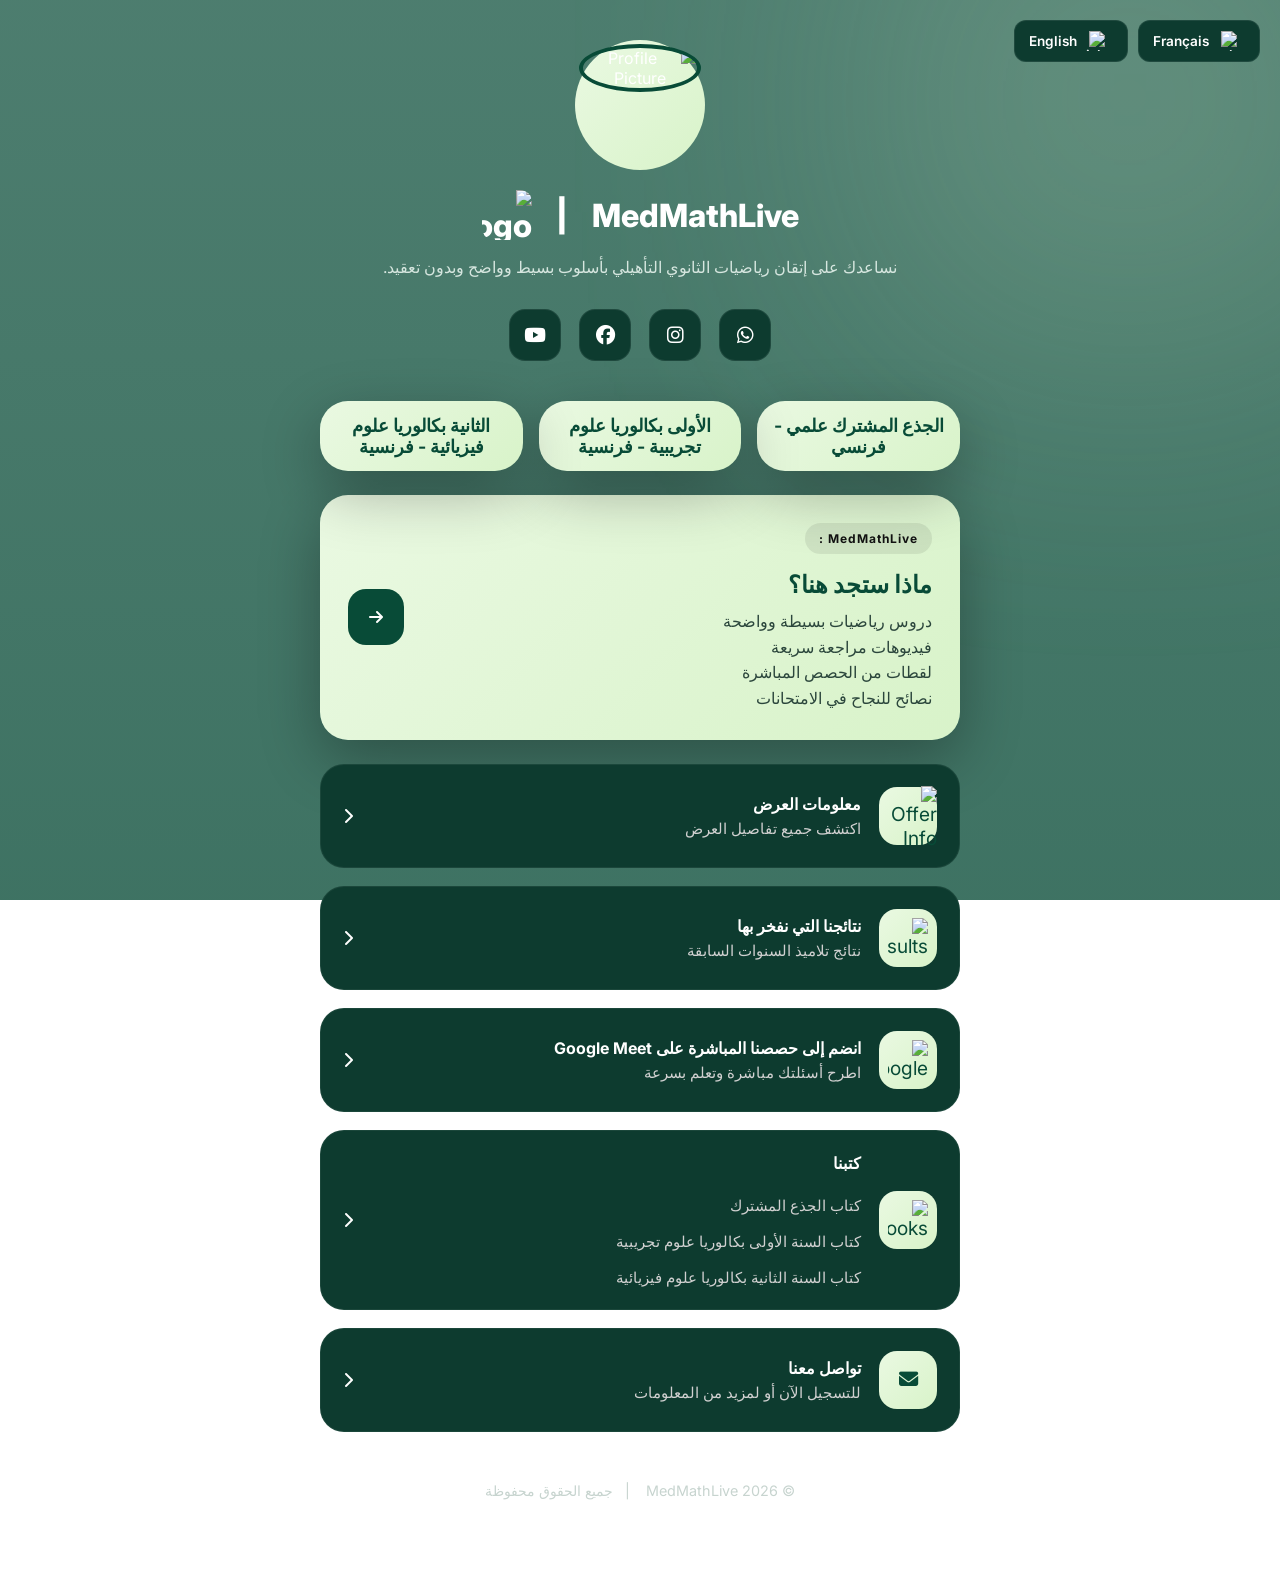
==== ar.html @ 4af02d00 "Add files via upload" ====
<!-- index.html -->
<!DOCTYPE html>
<html lang="ar" dir="rtl">
<head>
  <meta charset="UTF-8" />
  <meta name="viewport" content="width=device-width, initial-scale=1.0" />
  <title>MedMathLive</title>

  <!-- Google Font -->
  <link rel="preconnect" href="https://fonts.googleapis.com">
  <link rel="preconnect" href="https://fonts.gstatic.com" crossorigin>
  <link href="https://fonts.googleapis.com/css2?family=Inter:wght@400;500;600;700;800&display=swap" rel="stylesheet">

  <!-- Icons -->
  <link rel="stylesheet"
        href="https://cdnjs.cloudflare.com/ajax/libs/font-awesome/6.5.1/css/all.min.css"/>

  <link rel="stylesheet" href="style.css" />
</head>

<body>

  <div class="background-glow"></div>

  <!-- 🌐 LANGUAGE SWITCHER -->
  <div class="lang-switcher">
    <a href="index.html" class="lang-btn">
      <img src="images/FranceFlag.png" alt="French" class="flag-icon">
      Français
    </a>

    <a href="en.html" class="lang-btn">
      <img src="images/uk-flag.png" alt="English" class="flag-icon">
      English
    </a>
  </div>

  <main class="container">

    <!-- Profile Section -->
    <section class="profile-section">

      <div class="profile-ring">
        <img
          src="images/imageprofile.png"
          alt="Profile Picture"
          class="profile-image"
          id="profileImg"
        />
      </div>

      <h1 class="title">
        MedMathLive&nbsp;&nbsp;&nbsp;&nbsp;| &nbsp;
        <img src="images/logo.png" alt="Logo" class="title-logo">
      </h1>

      <p class="bio">
        نساعدك على إتقان رياضيات الثانوي التأهيلي بأسلوب بسيط وواضح وبدون تعقيد.
      </p>

      <div class="socials">

        <a href="https://wa.me/+212695561117" target="_blank">
          <i class="fab fa-whatsapp"></i>
        </a>

        <a href="https://www.instagram.com/medmathlive/" target="_blank">
          <i class="fab fa-instagram"></i>
        </a>

        <a href="https://web.facebook.com/MedMathLive" target="_blank">
          <i class="fab fa-facebook"></i>
        </a>

        <a href="https://www.youtube.com/@MedMathLive" target="_blank">
          <i class="fab fa-youtube"></i>
        </a>

      </div>

    </section>

 <!-- annees -->
   <div class="annees-row">

  <a href="books.html" class="featured-card small-card">
    <div class="featured-content">
      <h2>الجذع المشترك علمي - فرنسي</h2>
    </div>
  </a>
   <a href="books.html#annees" class="featured-card small-card">
    <div class="featured-content">
      <h2>الأولى بكالوريا علوم تجريبية - فرنسية</h2>
    </div>
   </a>

   <a href="books.html#anneess"  class="featured-card small-card">
    <div class="featured-content">
      <h2>الثانية بكالوريا علوم فيزيائية - فرنسية</h2>
    </div>
   </a>
    </div>



    <!-- Featured CTA -->
    <a href="infoes.html" class="featured-card">

      <div class="featured-content">
        <span class="featured-badge">MedMathLive :</span>

        <h2>ماذا ستجد هنا؟</h2>

        <p>
          دروس رياضيات بسيطة وواضحة<br>
          فيديوهات مراجعة سريعة<br>
          لقطات من الحصص المباشرة<br>
          نصائح للنجاح في الامتحانات
        </p>
      </div>

      <div class="featured-arrow">
        <i class="fa-solid fa-arrow-right"></i>
      </div>

    </a>

    <!-- Links -->
    <section class="links-section">

      <a href="infoes.html" class="link-card">
        <div class="link-left">
          <div class="icon-box">
            <img src="images/offreinfo.png" alt="Offer Info" class="custom-icon big-icon">
          </div>

          <div>
            <h3>معلومات العرض</h3>
            <p>اكتشف جميع تفاصيل العرض</p>
          </div>
        </div>
        <i class="fa-solid fa-chevron-right"></i>
      </a>

      <a href="rslt.html" class="link-card">
        <div class="link-left">
          <div class="icon-box">
            <img src="images/clipboard-check.png" alt="Results" class="custom-icon">
          </div>

          <div>
            <h3>نتائجنا التي نفخر بها</h3>
            <p>نتائج تلاميذ السنوات السابقة</p>
          </div>
        </div>
        <i class="fa-solid fa-chevron-right"></i>
      </a>

      <a href="https://example.com" class="link-card">
        <div class="link-left">
          <div class="icon-box">
            <img src="images/googlemeetlogo.png" alt="Google Meet" class="custom-icon">
          </div>

          <div>
            <h3>انضم إلى حصصنا المباشرة على Google Meet</h3>
            <p>اطرح أسئلتك مباشرة وتعلم بسرعة</p>
          </div>
        </div>
        <i class="fa-solid fa-chevron-right"></i>
      </a>

      <a href="books.html" class="link-card">
        <div class="link-left">
          <div class="icon-box">
            <img src="images/book.png" alt="Books" class="custom-icon">
          </div>

          <div>
            <h3>كتبنا</h3>
            <p class="multi-line">
              كتاب الجذع المشترك<br>
              كتاب السنة الأولى بكالوريا علوم تجريبية<br>
              كتاب السنة الثانية بكالوريا علوم فيزيائية
            </p>
          </div>
        </div>
        <i class="fa-solid fa-chevron-right"></i>
      </a>

      <a href="mailto:mathslives20@gmail.com" class="link-card">
        <div class="link-left">
          <div class="icon-box">
            <i class="fa-solid fa-envelope"></i>
          </div>

          <div>
            <h3>تواصل معنا</h3>
            <p>للتسجيل الآن أو لمزيد من المعلومات</p>
          </div>
        </div>
        <i class="fa-solid fa-chevron-right"></i>
      </a>

    </section>

    <footer>
      <p>© 2026 MedMathLive&nbsp;&nbsp;&nbsp;&nbsp;| &nbsp; جميع الحقوق محفوظة</p>
    </footer>

  </main>

<script>
  const ring = document.querySelector(".profile-ring");
  const img = document.getElementById("profileImg");

  const img1 = "images/imageprofile.png";
  const img2 = "images/imageprofile2.png";

  let toggled = false;
  let busy = false;

  function animateSwap(targetImg) {
    if (busy) return;
    busy = true;

    ring.classList.add("spin");

    setTimeout(() => {
      img.src = targetImg;
    }, 500);

    setTimeout(() => {
      ring.classList.remove("spin");
      busy = false;
    }, 1000);
  }

  ring.addEventListener("click", () => {
    toggled = !toggled;
    animateSwap(toggled ? img2 : img1);
  });

  window.addEventListener("load", () => {
    img.src = img1;

    setTimeout(() => {
      animateSwap(img2);

      setTimeout(() => {
        animateSwap(img1);
      }, 4000);
    }, 1000);
  });
</script>

</body>
</html>
---- style.css ----
/* style.css */

*{
  margin:0;
  padding:0;
  box-sizing:border-box;
}

body{
  font-family:'Inter',sans-serif;

  background:
    linear-gradient(
      rgba(8,75,55,0.72),
      rgba(8,75,55,0.78)
    ),
    url("images/backimage.png");

  background-size:cover;
  background-position:center;
  background-attachment:fixed;

  color:white;
  min-height:100vh;
  overflow-x:hidden;
  position:relative;
}

.background-glow{
  position:fixed;
  width:500px;
  height:500px;
  background:linear-gradient(
    135deg,
    #eaf9e2,
    #d8f3c9
  );
  filter:blur(140px);
  opacity:0.18;
  top:-150px;
  right:-100px;
  z-index:0;
}

.container{
  width:100%;
  max-width:680px;
  margin:auto;
  padding:40px 20px 80px;
  position:relative;
  z-index:1;
}

/* Profile */

.profile-section{
  text-align:center;
  margin-bottom:40px;
}

.profile-ring{
  width:130px;
  height:130px;
  margin:auto;
  border-radius:50%;
  padding:4px;
  background:linear-gradient(
    135deg,
    #eaf9e2,
    #d8f3c9
  );
  margin-bottom:20px;
}

.profile-image{
  width:100%;
  height:100%;
  object-fit:cover;
  border-radius:50%;
  border:4px solid #084b37;
}

.profile-section h1{
  font-size:2rem;
  font-weight:800;
  margin-bottom:14px;
}

.bio{
  max-width:520px;
  margin:auto;
  color:#d6e6df;
  line-height:1.7;
  font-size:1rem;
}

/* Socials */

.socials{
  display:flex;
  justify-content:center;
  gap:18px;
  margin-top:28px;
}

.socials a{
  width:52px;
  height:52px;
  border-radius:16px;
  background:#0d3b2f;
  display:flex;
  align-items:center;
  justify-content:center;
  text-decoration:none;
  color:white;
  font-size:1.2rem;
  transition:0.3s ease;
  border:1px solid rgba(255,255,255,0.08);
}

.socials a:hover{
  transform:translateY(-4px);
  background:#115340;
}

/* Featured Card */

.featured-card{
  display:flex;
  justify-content:space-between;
  align-items:center;
  gap:20px;
  text-decoration:none;
  color:#111;

  background:linear-gradient(
    135deg,
    #eaf9e2,
    #d8f3c9
  );

  padding:28px;
  border-radius:28px;
  margin-bottom:24px;

  box-shadow:
    0 20px 60px rgba(0,0,0,0.3);

  transition:0.3s ease;
}

.featured-card:hover{
  transform:translateY(-4px);
}

.featured-badge{
  display:inline-block;
  background:rgba(0,0,0,0.08);
  padding:8px 14px;
  border-radius:999px;
  font-size:0.75rem;
  font-weight:700;
  letter-spacing:1px;
  margin-bottom:16px;
}

.featured-card h2{
  font-size:1.5rem;
  margin-bottom:10px;
  color:#084b37;
}

.featured-card p{
  color:#2b463c;
  line-height:1.6;
}

.featured-arrow{
  min-width:56px;
  height:56px;
  border-radius:18px;
  background:#084b37;
  display:flex;
  align-items:center;
  justify-content:center;
  color:white;
  font-size:1rem;
}

/* Links */

.links-section{
  display:flex;
  flex-direction:column;
  gap:18px;
}

.link-card{
  background:#0d3b2f;
  border:1px solid rgba(255,255,255,0.06);
  border-radius:24px;
  padding:22px;

  display:flex;
  align-items:center;
  justify-content:space-between;

  text-decoration:none;
  color:white;

  transition:0.3s ease;
}

.link-card:hover{
  transform:translateY(-3px);
  background:#115340;
}

.link-left{
  display:flex;
  align-items:center;
  gap:18px;
}

.icon-box{
  width:58px;
  height:58px;
  border-radius:18px;

  background:linear-gradient(
    135deg,
    #eaf9e2,
    #d8f3c9
  );

  display:flex;
  align-items:center;
  justify-content:center;

  color:#084b37;
  font-size:1.2rem;
}

.link-card h3{
  font-size:1rem;
  margin-bottom:6px;
}

.link-card p{
  color:#d0d0d0;
  font-size:0.92rem;
}

/* Footer */

footer{
  text-align:center;
  margin-top:50px;
  color:#c7d4cf;
  font-size:0.9rem;
}

/* Mobile */

@media(max-width:600px){

  .featured-card{
    flex-direction:column;
    align-items:flex-start;
  }

  .featured-arrow{
    width:100%;
  }

  .profile-section h1{
    font-size:1.7rem;
  }

}


/* 🌐 LANGUAGE SWITCHER */
.lang-switcher{
  position:absolute;
  top:20px;
  right:20px;
  display:flex;
  gap:10px;
  z-index:999;
}

.lang-btn{
  padding:10px 14px;
  border-radius:12px;
  background:#0d3b2f;
  border:1px solid rgba(255,255,255,0.08);
  color:white;
  text-decoration:none;
  font-size:0.85rem;
  font-weight:600;
  transition:0.3s ease;
  backdrop-filter: blur(10px);
}

.lang-btn:hover{
  transform:translateY(-2px);
  background:#115340;
}

.flag-icon{
  width:20px;
  height:20px;
  object-fit:cover;
  border-radius:3px;
  margin-right:8px;
  vertical-align:middle;
}

.lang-btn{
  display:flex;
  align-items:center;
  gap:8px;
}

.title{
  display:flex;
  align-items:center;
  justify-content:center;
  gap:12px;
}

.title-logo{
  width:50px;
  height:50px;
  object-fit:cover;
  border-radius:12px;
}

.custom-icon {
  width: 40px;
  height: 40px;
  object-fit: contain;
}


.multi-line {
  white-space: pre-line;
}

@media (max-width: 1100px) {
  .lang-btn {
    padding: 4px 6px;   /* smaller padding */
    font-size: 0.5rem; /* smaller text */
  }

  .flag-icon {
    width: 10px;        /* smaller flag */
    height: 10px;
    margin-right: 2px;
  }
}


.big-icon {
    width: 60px;
    height: 60px;
}

/* ================= SLIDER ================= */

.slider-container{
  margin-bottom:30px;
}

.slider{
  position:relative;
  width:100%;
  height:420px;
  overflow:hidden;
  border-radius:24px;
}

/* track */
.slider-track{
  display:flex;
  height:100%;
  transition:transform 0.5s ease;
}

/* images */
.slider-track img{
  width:100%;
  height:100%;
  object-fit:contain;
  flex-shrink:0;
  border-radius:24px;
  background:linear-gradient(135deg,#0d3b2f,#115340);
}

/* arrows */
.slider-btn{
  position:absolute;
  top:50%;
  transform:translateY(-50%);
  width:45px;
  height:45px;
  border:none;
  border-radius:50%;
  background:rgba(0,0,0,0.4);
  color:white;
  cursor:pointer;
  display:flex;
  align-items:center;
  justify-content:center;
  z-index:10;
  transition:0.3s ease;
}

.slider-btn:hover{
  background:rgba(0,0,0,0.7);
}

.slider-btn.left{ left:10px; }
.slider-btn.right{ right:10px; }

/* dots */
.dots{
  display:flex;
  justify-content:center;
  align-items:center;
  gap:10px;
  margin-top:14px;
}

.dot{
  width:8px;
  height:8px;
  border-radius:50%;
  background:#000;
  opacity:0.6;
  transition:0.3s ease;
}

.dot.active{
  background:#fff;
  opacity:1;
  transform:scale(1.6);
}

.slider{
  touch-action:pan-y;
}

@media(max-width:600px){
  .slider-btn{
    display:none;
  }
}

.back-btn{
  color:white;
  text-decoration:none;
  font-weight:600;
  font-size:1.1rem;
  padding:10px 18px;
  border-radius:12px;
  background:rgba(255,255,255,0.1);
  transition:0.3s ease;
  display:flex;
  align-items:center;
  gap:6px;
}

.back-btn:hover{
  background:rgba(255,255,255,0.2);
  transform:translateY(-2px);
}


/* ================= ZOOM SCROLL SLIDER (FIXED RESPONSIVE) ================= */

.zoom-slider .slider {
  position: relative;
  width: 100%;
  height: 70vh;        /* ✅ responsive instead of fixed 500px */
  max-height: 650px;
  min-height: 320px;
  overflow: hidden;
  border-radius: 24px;
}

/* track */
.zoom-slider .slider-track {
  display: flex;
  height: 100%;
}

/* slide */
.zoom-slider .slide {
  min-width: 100%;
  height: 100%;
  overflow-y: auto;
  overflow-x: hidden;
  background: #0d3b2f;
  display: flex;
  justify-content: center;
  align-items: flex-start;
}

/* image */
.zoom-slider .slide img {
  width: 100%;
  height: auto;
  max-width: 100%;
  display: block;
}

.video-container {
  position: relative;
  width: 100%;
  height: 300% !important;
  max-width: 100%;
  overflow: hidden;
  border-radius: 20px;
}

.video-container video {
  position: relative;
  top: 0;
  left: 0;
  width: 100%;
  height: 300% !important;
  object-fit: contain; /* or cover */
  border-radius: 20px;
  display: block;
}

/* ================= MOBILE FIX ================= */

@media (max-width: 600px) {
  .zoom-slider .slider {
    height: 60vh;
  }

  .zoom-slider iframe {
    height: 60vh;
  }
}


/* rotation animation */
@keyframes ringSpin {
  0% {
    transform: rotateY(0deg);
  }
  50% {
    transform: rotateY(180deg);
  }
  100% {
    transform: rotateY(360deg);
  }
}

.profile-ring {
  perspective: 1000px;
}

.profile-ring.spin {
  animation: ringSpin 1s ease-in-out;
}

.annees-row {
  display: flex;
  gap: 16px;
  justify-content: space-between;
  margin-top: 20px;
}

/* make them smaller */
.small-card {
  flex: 1;
  padding: 14px 16px;
  text-align: center;
}

/* optional: make text nicer */
.small-card h2 {
  font-size: 18px;
  margin: 0;
}

/* mobile fix */
@media (max-width: 600px) {
  .annees-row {
    flex-direction: column;
  }
}

.small-card {
  display: flex;
  align-items: center;
  justify-content: center;
  text-align: center;
}



/*-------------------*-*--------------*/
/* Book card */
.book-card-content {
    width: 100%;
    height: 100%;
    overflow: hidden;
    border-radius: inherit;
}

.book-card-content img {
    width: 100%;
    height: 100%;
    display: block;
    object-fit: cover;      /* fills the card, cropping if needed */
    object-position: center;
}

.arabic-text {
    padding-right: 20px;
    text-align: right !important;
    direction: ltr !important;
}
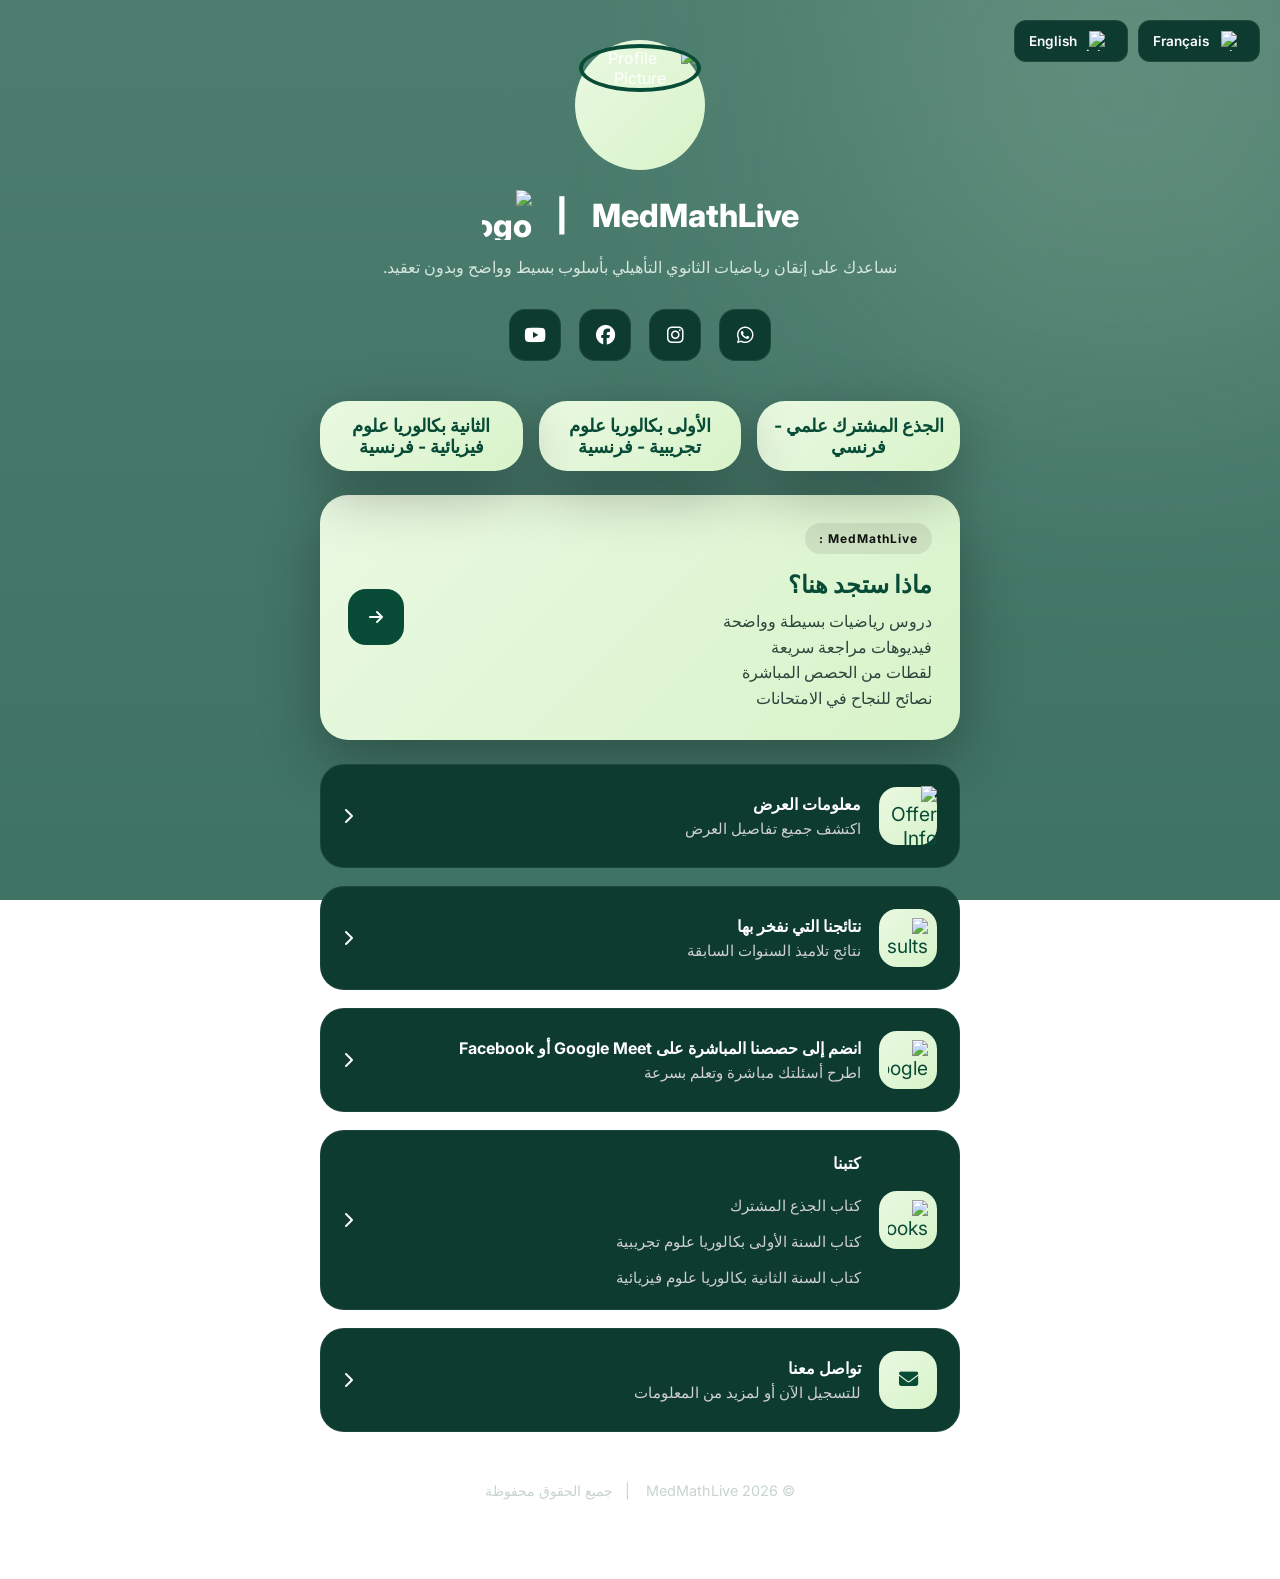
==== commit 82d26672: "Add files via upload" ====
--- a/ar.html
+++ b/ar.html
@@ -156,14 +156,14 @@
         <i class="fa-solid fa-chevron-right"></i>
       </a>
 
-      <a href="https://example.com" class="link-card">
+      <a href="https://api.whatsapp.com/send/?phone=212695561117&text=%D8%A3%D8%B1%D9%8A%D8%AF%20%D9%85%D8%B9%D9%88%D9%85%D8%A7%D8%AA%20%D8%AD%D9%88%D9%84%20%D8%A7%D9%84%D8%AA%D8%B3%D8%AC%D9%8A%D9%84%20%D9%81%D9%8A%20%D8%A7%D9%84%D8%B9%D8%B1%D8%B6" class="link-card">
         <div class="link-left">
           <div class="icon-box">
             <img src="images/googlemeetlogo.png" alt="Google Meet" class="custom-icon">
           </div>
 
           <div>
-            <h3>انضم إلى حصصنا المباشرة على Google Meet</h3>
+            <h3>انضم إلى حصصنا المباشرة على Google Meet أو Facebook</h3>
             <p>اطرح أسئلتك مباشرة وتعلم بسرعة</p>
           </div>
         </div>
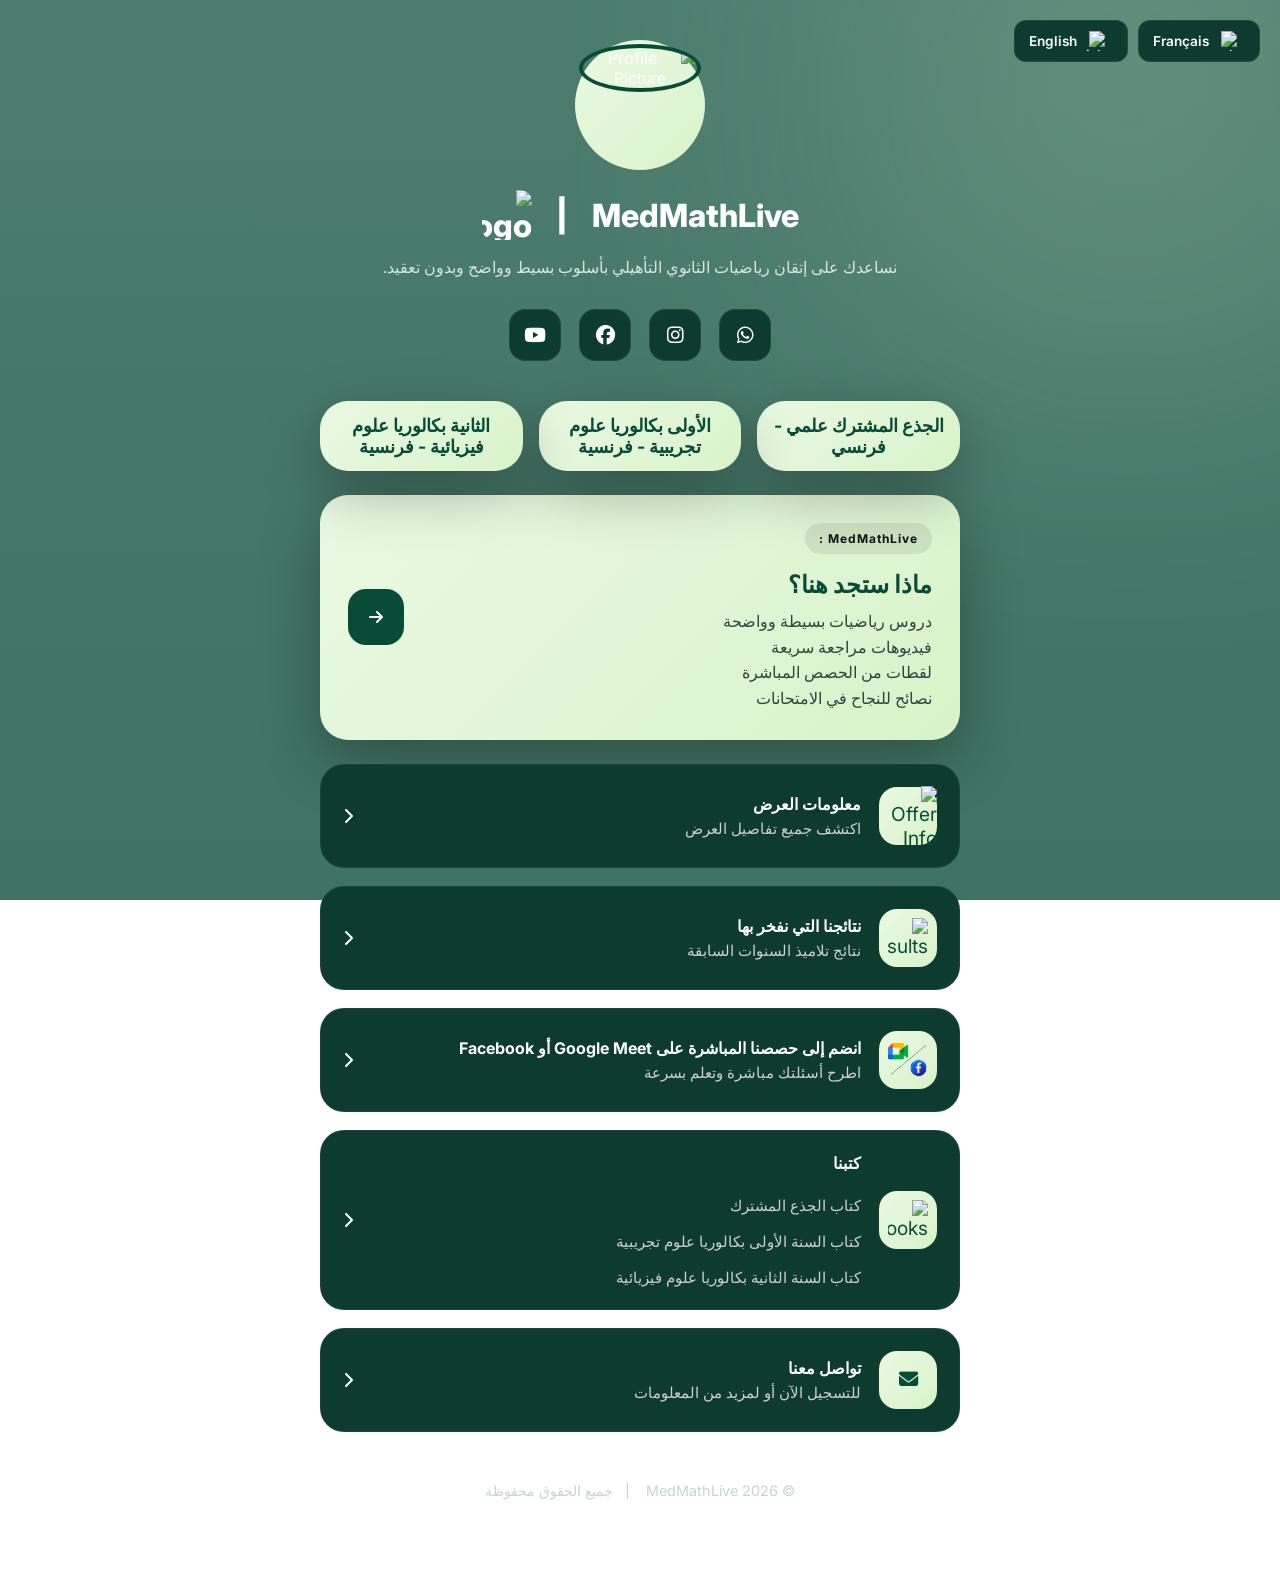
==== commit 32ca73c0: "Add files via upload" ====
--- a/ar.html
+++ b/ar.html
@@ -60,7 +60,7 @@
 
       <div class="socials">
 
-        <a href="https://wa.me/+212695561117" target="_blank">
+        <a href="https://wa.me/+212780403463" target="_blank">
           <i class="fab fa-whatsapp"></i>
         </a>
 
@@ -156,7 +156,7 @@
         <i class="fa-solid fa-chevron-right"></i>
       </a>
 
-      <a href="https://api.whatsapp.com/send/?phone=212695561117&text=%D8%A3%D8%B1%D9%8A%D8%AF%20%D9%85%D8%B9%D9%88%D9%85%D8%A7%D8%AA%20%D8%AD%D9%88%D9%84%20%D8%A7%D9%84%D8%AA%D8%B3%D8%AC%D9%8A%D9%84%20%D9%81%D9%8A%20%D8%A7%D9%84%D8%B9%D8%B1%D8%B6" class="link-card">
+      <a href="https://api.whatsapp.com/send/?phone=212780403463&text=%D8%A3%D8%B1%D9%8A%D8%AF%20%D9%85%D8%B9%D9%88%D9%85%D8%A7%D8%AA%20%D8%AD%D9%88%D9%84%20%D8%A7%D9%84%D8%AA%D8%B3%D8%AC%D9%8A%D9%84%20%D9%81%D9%8A%20%D8%A7%D9%84%D8%B9%D8%B1%D8%B6" class="link-card">
         <div class="link-left">
           <div class="icon-box">
             <img src="images/googlemeetlogo.png" alt="Google Meet" class="custom-icon">
